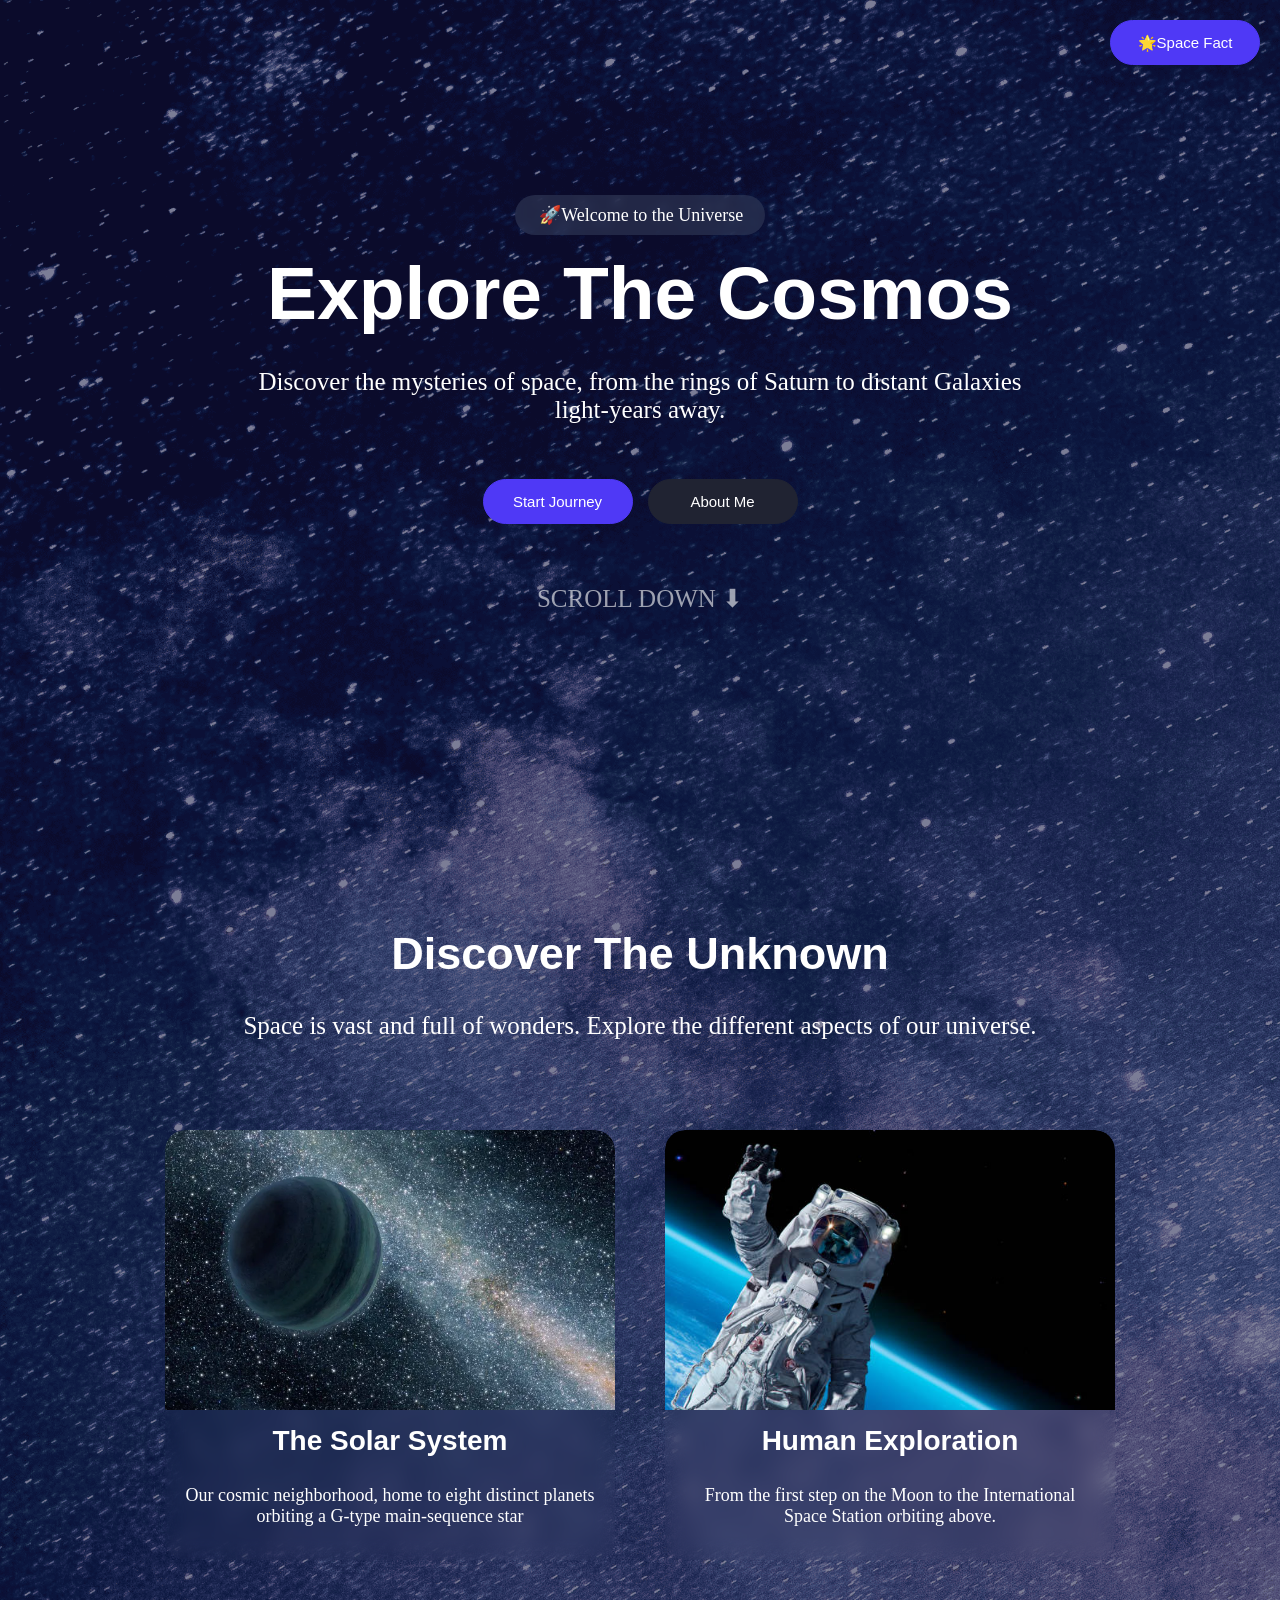
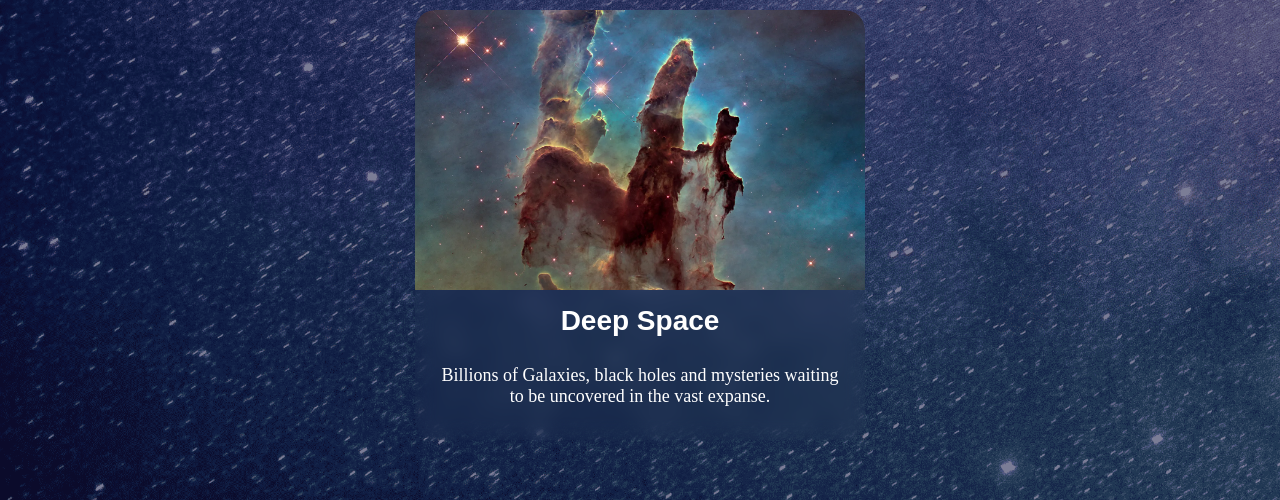
==== index.html @ 42b370b2 "Changes in index.css" ====
<!DOCTYPE html>
<html lang="en">

<head>
    <meta charset="UTF-8">
    <meta name="viewport" content="width=device-width, initial-scale=1.0">
    <title>FACTS ABOUT SPACE...!</title>
    <link rel="stylesheet" href="style.css">
    <script src="script.js" defer></script>
</head>

<body>

    <header>
        <div class="header">
            <div class="box">🚀Welcome to the Universe</div>
            <h1>Explore The Cosmos</h1>
            <p>Discover the mysteries of space, from the rings of Saturn to distant Galaxies <br> light-years away.</p>
        </div>
        <div class="header-buttons">
            <button id="hello">Start Journey</button>
            <button id="hello2"><a href="WEBSITE/ABOUT_ME/index.html">About Me</a></button>
        </div>
    </header>

    <button id="btn">🌟Space Fact</button>
    <div class="scroll">SCROLL DOWN ⬇</div>

    <div class="header2">
        <h2>Discover The Unknown</h2>
        <p>Space is vast and full of wonders. Explore the different aspects of our universe.</p>
    </div>

    <div class="boxes">
        <div class="box1">
            <a href="WEBSITE/SECOND_PAGE/index.html"><img src="images/solar system.webp" alt="The Solar System"></a>
            <h3><a href="WEBSITE/SECOND_PAGE/index.html">The Solar System</a></h3>
            <p>Our cosmic neighborhood, home to eight distinct planets orbiting a G-type main-sequence star</p>
        </div>
        <div class="box1">
            <a href="WEBSITE/THIRD_PAGE/index.html"><img src="images/astronaut.jpg" alt="Human Exploration"></a>
            <h3><a href="WEBSITE/THIRD_PAGE/index.html">Human Exploration</a></h3>
            <p>From the first step on the Moon to the International Space Station orbiting above.</p>
        </div>
        <div class="box1">
            <a href="WEBSITE/FORTH_PAGE/index.html"><img src="images/deep space.webp" alt="Deep Space"></a>
            <h3><a href="WEBSITE/FORTH_PAGE/index.html">Deep Space</a></h3>
            <p>Billions of Galaxies, black holes and mysteries waiting to be uncovered in the vast expanse.</p>
        </div>
    </div>

</body>

</html>
---- style.css ----
* {
    box-sizing: border-box;
}

html {
    background-color: #161032;
    background-image: url(images/output-onlinepngtools.png);
    background-repeat: no-repeat;
    background-size: cover;
}

body {
    margin: 0;
    overflow-x: hidden;
}

.header {
    display: flex;
    align-items: center;
    justify-content: center;
    flex-direction: column;
    color: white;
    margin: 5px;
    margin-top: 155px;
    padding: 40px 20px 0;
    text-align: center;
}

.box {
    margin-top: 0;
    font-size: 18px;
    padding-top: 9px;
    padding-left: 2.5px;
    border-radius: 25px;
    background-color: rgba(55, 64, 94, 0.55);
    height: 40px;
    width: 250px;
    text-align: center;
    backdrop-filter: blur(5px);
    cursor: pointer;
}

h1 {
    margin-top: 15px;
    margin-bottom: 2px;
    font-size: 75px;
    font-weight: 900;
    font-family: 'Gill Sans', 'Gill Sans MT', Calibri, 'Trebuchet MS', sans-serif;
    text-align: center;
}

p {
    padding: 5px;
    font-size: 25px;
    text-align: center;
    color: white;
}

/* Header buttons: flex row that wraps and stays centered on any screen */
.header-buttons {
    display: flex;
    flex-wrap: wrap;
    align-items: center;
    justify-content: center;
    gap: 15px;
    margin-top: 25px;
    padding-bottom: 20px;
}

#hello2 {
    background-color: rgb(32, 35, 50);
    border: 1px solid rgb(32, 35, 50);
}

button {
    height: 45px;
    width: 150px;
    text-align: center;
    background-color: rgb(79, 57, 246);
    border-radius: 25px;
    font-size: 15px;
    font-weight: 500;
    color: white;
    border: 1px solid rgb(79, 57, 246);
    cursor: pointer;
    transition: all 0.4s ease;
}

button:active {
    transform: scale(0.90);
}

/* Space Fact button: anchored to a corner with fixed units, not percentage margins */
#btn {
    width: 150px;
    height: 45px;
    background-color: rgb(79, 57, 246);
    color: white;
    font-size: 15px;
    border: 1px solid rgb(79, 57, 246);
    border-radius: 25px;
    cursor: pointer;
    position: fixed;
    top: 20px;
    right: 20px;
    transition: all 0.4s ease;
    z-index: 10;
}

.scroll {
    margin-top: 40px;
    font-size: 25px;
    color: white;
    font-weight: lighter;
    opacity: 0.60;
    text-align: center;
}

.header2 {
    display: flex;
    align-items: center;
    justify-content: center;
    flex-direction: column;
    color: white;
    margin: 5px;
    margin-top: 300px;
    padding: 0 20px;
    text-align: center;
}

h2 {
    margin-top: 15px;
    margin-bottom: 2px;
    font-size: 45px;
    font-weight: 900;
    font-family: 'Gill Sans', 'Gill Sans MT', Calibri, 'Trebuchet MS', sans-serif;
    text-align: center;
}

/* Card grid: wraps and centers naturally instead of relying on fixed-width flex row */
.boxes {
    margin-top: 60px;
    margin-bottom: 60px;
    display: flex;
    flex-wrap: wrap;
    align-items: stretch;
    justify-content: center;
    gap: 50px;
    padding: 0 20px;
}

.box1 {
    width: 100%;
    max-width: 450px;
    background-color: rgb(49, 57, 102);
    background: transparent;
    backdrop-filter: blur(10px);
    border-radius: 20px;
    cursor: pointer;
    overflow: hidden;
    transition: all ease 0.4s;
    padding-bottom: 15px;
    text-align: center;
}

.box1 img {
    display: block;
    width: 100%;
    height: 280px;
    object-fit: cover;
    border-radius: 20px 20px 0 0;
    transition: all ease 0.4s;
}

.box1:hover {
    transform: scale(1.03);
}

h3 {
    font-size: 28px;
    font-family: 'Segoe UI', Tahoma, Geneva, Verdana, sans-serif;
    color: white;
    margin: 15px 15px 0;
    text-align: center;
}

.box1 p {
    color: white;
    font-size: 18px;
    padding: 10px 20px 0;
}

a {
    text-decoration: none;
    color: white;
}

/* ==========================================
   RESPONSIVE MEDIA QUERIES
========================================== */

@media (max-width: 1200px) {
    h1 {
        font-size: 60px;
    }

    h2 {
        font-size: 40px;
    }

    p {
        font-size: 22px;
    }
}

@media (max-width: 1024px) {
    h1 {
        font-size: 52px;
    }

    h2 {
        font-size: 36px;
    }

    h3 {
        font-size: 24px;
    }

    p {
        font-size: 20px;
    }

    .boxes {
        gap: 40px;
    }
}

@media (max-width: 768px) {
    h1 {
        font-size: 42px;
    }

    h2 {
        font-size: 30px;
    }

    h3 {
        font-size: 22px;
    }

    p {
        font-size: 18px;
    }

    .boxes {
        gap: 35px;
    }

    .box1 img {
        height: 240px;
    }

    .scroll {
        font-size: 22px;
    }
}

@media (max-width: 480px) {
    h1 {
        font-size: 32px;
    }

    h2 {
        font-size: 24px;
    }

    h3 {
        font-size: 18px;
    }

    p {
        font-size: 16px;
    }

    .box {
        width: 220px;
        font-size: 14px;
    }

    button {
        width: 130px;
        height: 40px;
        font-size: 13px;
    }

    #btn {
        width: 120px;
        height: 40px;
        font-size: 12px;
        top: 12px;
        right: 12px;
    }

    .box1 img {
        height: 200px;
    }

    .scroll {
        font-size: 18px;
    }
}

@media (max-width: 360px) {
    h1 {
        font-size: 26px;
    }

    h2 {
        font-size: 20px;
    }

    h3 {
        font-size: 16px;
    }

    p {
        font-size: 14px;
    }

    .box {
        width: 200px;
        font-size: 12px;
    }

    button {
        width: 115px;
        height: 38px;
        font-size: 12px;
    }

    #btn {
        width: 100px;
        font-size: 11px;
    }

    .scroll {
        font-size: 16px;
    }
}
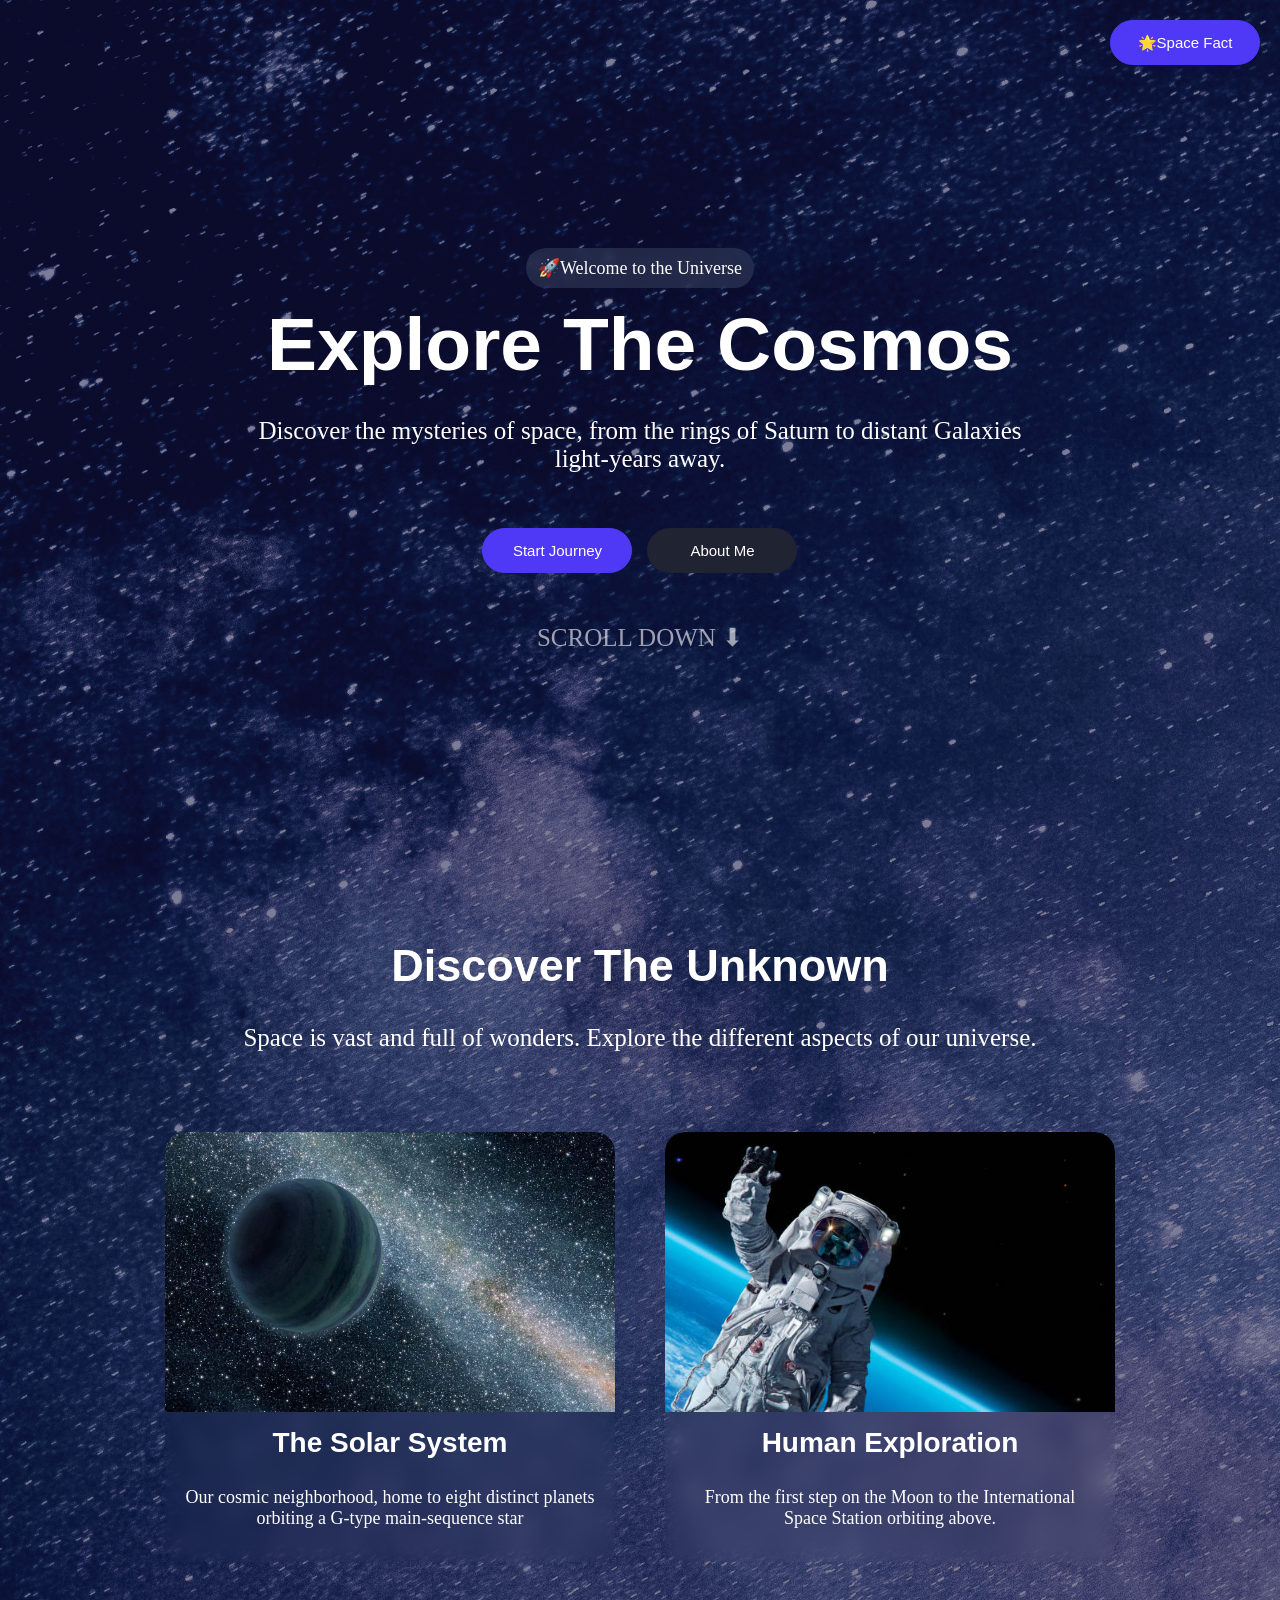
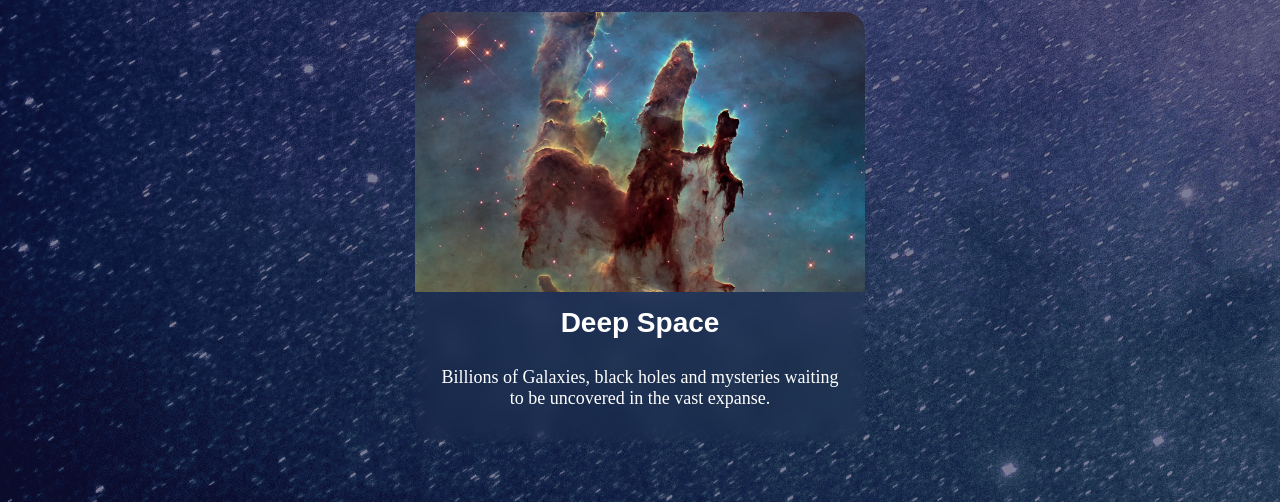
==== commit 9548d2a8: "Responsive behavior modify" ====
--- a/index.html
+++ b/index.html
@@ -11,43 +11,45 @@
 
 <body>
 
-    <header>
+    <button id="btn">🌟Space Fact</button>
+
+    <header class="hero">
         <div class="header">
             <div class="box">🚀Welcome to the Universe</div>
             <h1>Explore The Cosmos</h1>
             <p>Discover the mysteries of space, from the rings of Saturn to distant Galaxies <br> light-years away.</p>
+            <div class="header-buttons">
+                <button id="hello">Start Journey</button>
+                <button id="hello2"><a href="WEBSITE/ABOUT_ME/index.html">About Me</a></button>
+            </div>
         </div>
-        <div class="header-buttons">
-            <button id="hello">Start Journey</button>
-            <button id="hello2"><a href="WEBSITE/ABOUT_ME/index.html">About Me</a></button>
-        </div>
+        <div class="scroll">SCROLL DOWN ⬇</div>
     </header>
 
-    <button id="btn">🌟Space Fact</button>
-    <div class="scroll">SCROLL DOWN ⬇</div>
+    <section class="content">
+        <div class="header2">
+            <h2>Discover The Unknown</h2>
+            <p>Space is vast and full of wonders. Explore the different aspects of our universe.</p>
+        </div>
 
-    <div class="header2">
-        <h2>Discover The Unknown</h2>
-        <p>Space is vast and full of wonders. Explore the different aspects of our universe.</p>
-    </div>
-
-    <div class="boxes">
-        <div class="box1">
-            <a href="WEBSITE/SECOND_PAGE/index.html"><img src="images/solar system.webp" alt="The Solar System"></a>
-            <h3><a href="WEBSITE/SECOND_PAGE/index.html">The Solar System</a></h3>
-            <p>Our cosmic neighborhood, home to eight distinct planets orbiting a G-type main-sequence star</p>
+        <div class="boxes">
+            <div class="box1">
+                <a href="WEBSITE/SECOND_PAGE/index.html"><img src="images/solar system.webp" alt="The Solar System"></a>
+                <h3><a href="WEBSITE/SECOND_PAGE/index.html">The Solar System</a></h3>
+                <p>Our cosmic neighborhood, home to eight distinct planets orbiting a G-type main-sequence star</p>
+            </div>
+            <div class="box1">
+                <a href="WEBSITE/THIRD_PAGE/index.html"><img src="images/astronaut.jpg" alt="Human Exploration"></a>
+                <h3><a href="WEBSITE/THIRD_PAGE/index.html">Human Exploration</a></h3>
+                <p>From the first step on the Moon to the International Space Station orbiting above.</p>
+            </div>
+            <div class="box1">
+                <a href="WEBSITE/FORTH_PAGE/index.html"><img src="images/deep space.webp" alt="Deep Space"></a>
+                <h3><a href="WEBSITE/FORTH_PAGE/index.html">Deep Space</a></h3>
+                <p>Billions of Galaxies, black holes and mysteries waiting to be uncovered in the vast expanse.</p>
+            </div>
         </div>
-        <div class="box1">
-            <a href="WEBSITE/THIRD_PAGE/index.html"><img src="images/astronaut.jpg" alt="Human Exploration"></a>
-            <h3><a href="WEBSITE/THIRD_PAGE/index.html">Human Exploration</a></h3>
-            <p>From the first step on the Moon to the International Space Station orbiting above.</p>
-        </div>
-        <div class="box1">
-            <a href="WEBSITE/FORTH_PAGE/index.html"><img src="images/deep space.webp" alt="Deep Space"></a>
-            <h3><a href="WEBSITE/FORTH_PAGE/index.html">Deep Space</a></h3>
-            <p>Billions of Galaxies, black holes and mysteries waiting to be uncovered in the vast expanse.</p>
-        </div>
-    </div>
+    </section>
 
 </body>
 
--- a/style.css
+++ b/style.css
@@ -14,27 +14,36 @@
     overflow-x: hidden;
 }
 
+/* ==========================================
+   HERO SECTION — fills the first screen so
+   "SCROLL DOWN" actually means something
+========================================== */
+.hero {
+    min-height: 100svh;
+    display: flex;
+    flex-direction: column;
+    align-items: center;
+    justify-content: center;
+    padding: 30px 20px;
+}
+
 .header {
     display: flex;
     align-items: center;
     justify-content: center;
     flex-direction: column;
     color: white;
-    margin: 5px;
-    margin-top: 155px;
-    padding: 40px 20px 0;
-    text-align: center;
+    text-align: center;
+    max-width: 900px;
 }
 
 .box {
-    margin-top: 0;
-    font-size: 18px;
-    padding-top: 9px;
-    padding-left: 2.5px;
+    font-size: clamp(14px, 2vw, 18px);
+    padding: 9px 12px;
     border-radius: 25px;
     background-color: rgba(55, 64, 94, 0.55);
-    height: 40px;
-    width: 250px;
+    width: max-content;
+    max-width: 90vw;
     text-align: center;
     backdrop-filter: blur(5px);
     cursor: pointer;
@@ -43,15 +52,16 @@
 h1 {
     margin-top: 15px;
     margin-bottom: 2px;
-    font-size: 75px;
+    font-size: clamp(34px, 8vw, 75px);
     font-weight: 900;
     font-family: 'Gill Sans', 'Gill Sans MT', Calibri, 'Trebuchet MS', sans-serif;
     text-align: center;
+    line-height: 1.1;
 }
 
 p {
     padding: 5px;
-    font-size: 25px;
+    font-size: clamp(16px, 2.4vw, 25px);
     text-align: center;
     color: white;
 }
@@ -64,7 +74,6 @@
     justify-content: center;
     gap: 15px;
     margin-top: 25px;
-    padding-bottom: 20px;
 }
 
 #hello2 {
@@ -108,12 +117,32 @@
 }
 
 .scroll {
-    margin-top: 40px;
-    font-size: 25px;
+    margin-top: 50px;
+    font-size: clamp(16px, 2.5vw, 25px);
     color: white;
     font-weight: lighter;
     opacity: 0.60;
     text-align: center;
+    animation: bounce 2s infinite;
+}
+
+@keyframes bounce {
+
+    0%,
+    100% {
+        transform: translateY(0);
+    }
+
+    50% {
+        transform: translateY(8px);
+    }
+}
+
+/* ==========================================
+   CONTENT SECTION — everything below the fold
+========================================== */
+.content {
+    padding-top: 20px;
 }
 
 .header2 {
@@ -123,7 +152,6 @@
     flex-direction: column;
     color: white;
     margin: 5px;
-    margin-top: 300px;
     padding: 0 20px;
     text-align: center;
 }
@@ -131,7 +159,7 @@
 h2 {
     margin-top: 15px;
     margin-bottom: 2px;
-    font-size: 45px;
+    font-size: clamp(26px, 5vw, 45px);
     font-weight: 900;
     font-family: 'Gill Sans', 'Gill Sans MT', Calibri, 'Trebuchet MS', sans-serif;
     text-align: center;
@@ -139,7 +167,7 @@
 
 /* Card grid: wraps and centers naturally instead of relying on fixed-width flex row */
 .boxes {
-    margin-top: 60px;
+    margin-top: 50px;
     margin-bottom: 60px;
     display: flex;
     flex-wrap: wrap;
@@ -177,7 +205,7 @@
 }
 
 h3 {
-    font-size: 28px;
+    font-size: clamp(20px, 3vw, 28px);
     font-family: 'Segoe UI', Tahoma, Geneva, Verdana, sans-serif;
     color: white;
     margin: 15px 15px 0;
@@ -186,7 +214,7 @@
 
 .box1 p {
     color: white;
-    font-size: 18px;
+    font-size: clamp(15px, 2vw, 18px);
     padding: 10px 20px 0;
 }
 
@@ -197,61 +225,16 @@
 
 /* ==========================================
    RESPONSIVE MEDIA QUERIES
+   (layout tweaks only — font sizes are fluid via clamp())
 ========================================== */
 
-@media (max-width: 1200px) {
-    h1 {
-        font-size: 60px;
-    }
-
-    h2 {
-        font-size: 40px;
-    }
-
-    p {
-        font-size: 22px;
-    }
-}
-
 @media (max-width: 1024px) {
-    h1 {
-        font-size: 52px;
-    }
-
-    h2 {
-        font-size: 36px;
-    }
-
-    h3 {
-        font-size: 24px;
-    }
-
-    p {
-        font-size: 20px;
-    }
-
     .boxes {
         gap: 40px;
     }
 }
 
 @media (max-width: 768px) {
-    h1 {
-        font-size: 42px;
-    }
-
-    h2 {
-        font-size: 30px;
-    }
-
-    h3 {
-        font-size: 22px;
-    }
-
-    p {
-        font-size: 18px;
-    }
-
     .boxes {
         gap: 35px;
     }
@@ -259,34 +242,9 @@
     .box1 img {
         height: 240px;
     }
-
-    .scroll {
-        font-size: 22px;
-    }
 }
 
 @media (max-width: 480px) {
-    h1 {
-        font-size: 32px;
-    }
-
-    h2 {
-        font-size: 24px;
-    }
-
-    h3 {
-        font-size: 18px;
-    }
-
-    p {
-        font-size: 16px;
-    }
-
-    .box {
-        width: 220px;
-        font-size: 14px;
-    }
-
     button {
         width: 130px;
         height: 40px;
@@ -305,33 +263,12 @@
         height: 200px;
     }
 
-    .scroll {
-        font-size: 18px;
+    .boxes {
+        gap: 30px;
     }
 }
 
 @media (max-width: 360px) {
-    h1 {
-        font-size: 26px;
-    }
-
-    h2 {
-        font-size: 20px;
-    }
-
-    h3 {
-        font-size: 16px;
-    }
-
-    p {
-        font-size: 14px;
-    }
-
-    .box {
-        width: 200px;
-        font-size: 12px;
-    }
-
     button {
         width: 115px;
         height: 38px;
@@ -342,8 +279,4 @@
         width: 100px;
         font-size: 11px;
     }
-
-    .scroll {
-        font-size: 16px;
-    }
-}
+}
